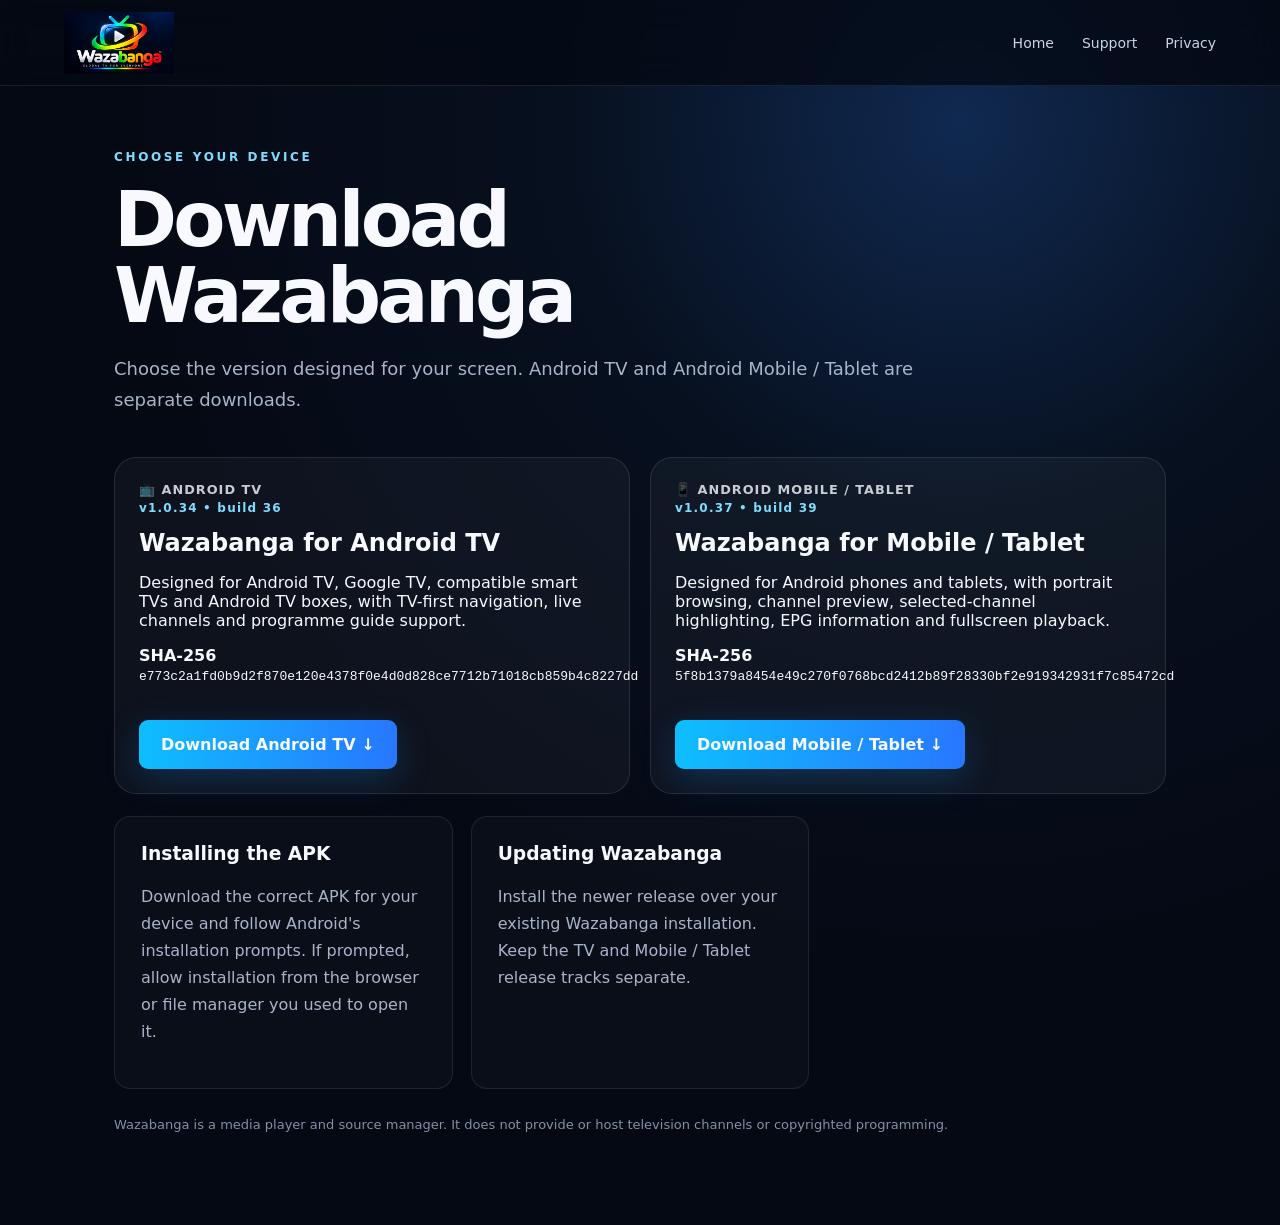
==== download/index.html @ 8a44d5bc "Add Android Mobile v1.0.37 and separate TV/mobile downloads" ====
<!doctype html><html lang="en"><head><meta charset="utf-8"><meta name="viewport" content="width=device-width,initial-scale=1"><meta name="theme-color" content="#050914"><link rel="stylesheet" href="/styles.css"><title>Download Wazabanga</title><meta name="description" content="Download Wazabanga for Android TV or Android Mobile and Tablet."></head><body><header class="site-header"><a class="brand" href="/"><img src="/assets/wazabanga-logo.png" class="brand-logo" alt="Wazabanga"></a><nav class="nav"><a href="/">Home</a><a href="/support/">Support</a><a href="/privacy/">Privacy</a></nav></header><main class="page-shell"><section class="page-hero"><div class="eyebrow">CHOOSE YOUR DEVICE</div><h1>Download Wazabanga</h1><p>Choose the version designed for your screen. Android TV and Android Mobile / Tablet are separate downloads.</p></section><section class="download-choice-grid"><article class="download-choice"><div><div class="device-label">📺 Android TV</div><span class="version-pill">v1.0.34 • build 36</span><h2>Wazabanga for Android TV</h2><p>Designed for Android TV, Google TV, compatible smart TVs and Android TV boxes, with TV-first navigation, live channels and programme guide support.</p><p><strong>SHA-256</strong><br><code>e773c2a1fd0b9d2f870e120e4378f0e4d0d828ce7712b71018cb859b4c8227dd</code></p></div><a class="btn primary large" href="/downloads/Wazabanga-TV-v1.0.34.apk">Download Android TV ↓</a></article><article class="download-choice"><div><div class="device-label">📱 Android Mobile / Tablet</div><span class="version-pill">v1.0.37 • build 39</span><h2>Wazabanga for Mobile / Tablet</h2><p>Designed for Android phones and tablets, with portrait browsing, channel preview, selected-channel highlighting, EPG information and fullscreen playback.</p><p><strong>SHA-256</strong><br><code>5f8b1379a8454e49c270f0768bcd2412b89f28330bf2e919342931f7c85472cd</code></p></div><a class="btn primary large" href="/downloads/Wazabanga-Mobile-v1.0.37.apk">Download Mobile / Tablet ↓</a></article></section><section class="info-grid"><article><h3>Installing the APK</h3><p>Download the correct APK for your device and follow Android's installation prompts. If prompted, allow installation from the browser or file manager you used to open it.</p></article><article><h3>Updating Wazabanga</h3><p>Install the newer release over your existing Wazabanga installation. Keep the TV and Mobile / Tablet release tracks separate.</p></article></section><section class="legal-note"><p>Wazabanga is a media player and source manager. It does not provide or host television channels or copyrighted programming.</p></section></main></body></html>
---- styles.css ----
:root{--bg:#050914;--panel:#0a1222;--panel2:#0d182b;--text:#f7f9ff;--muted:#a8b4ca;--cyan:#23d6ff;--blue:#2584ff;--gold:#ffc342;--line:rgba(255,255,255,.09)}
*{box-sizing:border-box}html{scroll-behavior:smooth}body{margin:0;background:radial-gradient(circle at 75% 10%,#102950 0,#07101f 27%,var(--bg) 58%);color:var(--text);font-family:Inter,ui-sans-serif,system-ui,-apple-system,BlinkMacSystemFont,"Segoe UI",sans-serif}
a{color:inherit}.site-header{height:86px;max-width:1440px;margin:auto;padding:0 5vw;display:flex;align-items:center;gap:34px;border-bottom:1px solid var(--line);background:rgba(5,9,20,.78);backdrop-filter:blur(18px);position:sticky;top:0;z-index:20}.brand{display:flex;align-items:center;margin-right:auto}.brand-logo{width:190px;height:62px;object-fit:contain;object-position:left center;border-radius:0}.nav{display:flex;gap:28px}.nav a{text-decoration:none;color:#c9d3e5;font-size:14px}.nav a:hover{color:white}.header-download{padding:11px 18px;border:1px solid #24c8ff;border-radius:8px;text-decoration:none;font-weight:700;font-size:14px}
main{overflow:hidden}.hero{max-width:1440px;margin:auto;min-height:690px;padding:48px 5vw 54px;display:grid;grid-template-columns:1.05fr .95fr;align-items:center;gap:46px}.eyebrow{font-size:12px;letter-spacing:.22em;color:#7fdcff;font-weight:800;margin-bottom:18px}.hero h1{font-size:clamp(48px,5.2vw,82px);line-height:.98;letter-spacing:-.055em;margin:0 0 25px;max-width:790px}.hero h1 span{background:linear-gradient(90deg,#22d6ff 0%,#35e58a 34%,#ffe23f 68%,#ff8a2a 100%);-webkit-background-clip:text;background-clip:text;color:transparent;-webkit-text-fill-color:transparent;filter:drop-shadow(0 0 18px rgba(35,214,255,.12))}.hero-copy>p{max-width:690px;color:var(--muted);font-size:18px;line-height:1.7}.hero-actions{display:flex;gap:14px;margin:34px 0 20px;flex-wrap:wrap}.btn{display:inline-flex;align-items:center;gap:14px;text-decoration:none;padding:15px 22px;border-radius:9px;font-weight:800}.primary{background:linear-gradient(90deg,#0ebeff,#2877ff);box-shadow:0 10px 35px rgba(25,155,255,.22)}.secondary{border:1px solid rgba(255,255,255,.16);background:rgba(255,255,255,.035)}.release{color:#77869f;font-size:12px}.release strong{color:#cbd5e7}.release span{padding:0 6px}.hero-visual{position:relative;display:grid;place-items:center}.hero-visual img{position:relative;width:min(110%,790px);max-width:none;border-radius:24px;box-shadow:0 28px 100px rgba(0,0,0,.5);z-index:2}.glow{position:absolute;width:80%;aspect-ratio:1;border-radius:50%;background:#126cff;filter:blur(110px);opacity:.19}
.categories{border-top:1px solid var(--line);border-bottom:1px solid var(--line);max-width:1440px;margin:auto;padding:26px 5vw;display:grid;grid-template-columns:repeat(7,1fr);gap:12px}.categories div{display:flex;align-items:center;justify-content:center;gap:10px;color:#d8e2f3;font-weight:800;font-size:12px}.categories div:nth-child(1){color:#1ed5ff}.categories div:nth-child(2){color:#ffbf3e}.categories div:nth-child(3){color:#ff6d8b}.categories div:nth-child(4){color:#ffd66e}.categories div:nth-child(5){color:#ff5f68}.categories div:nth-child(6){color:#c184ff}.categories div:nth-child(7){color:#74b8ff}
.section{max-width:1240px;margin:0 auto;padding:68px 5vw}.intro{display:grid;grid-template-columns:.8fr 1.2fr;gap:58px;align-items:center;padding-bottom:48px}.section h2{font-size:clamp(34px,4vw,58px);letter-spacing:-.04em;margin:0 0 20px}.section p{color:var(--muted);line-height:1.75}.product-card{border:1px solid rgba(81,170,255,.25);border-radius:20px;background:linear-gradient(145deg,#0e1a30,#070d18);box-shadow:0 30px 90px rgba(0,0,0,.45);overflow:hidden}.product-top{height:54px;padding:0 20px;display:flex;align-items:center;justify-content:space-between;border-bottom:1px solid var(--line);font-size:12px;font-weight:900}.live-dot{color:#ff5c67}.product-screen{display:grid;grid-template-columns:150px 1fr;min-height:300px}.rail{padding:26px;color:#8190a8;line-height:2.25;border-right:1px solid var(--line)}.guide{padding:48px}.guide small,.epg-demo small{color:var(--cyan);font-weight:900;letter-spacing:.14em}.guide h3{font-size:30px;margin:10px 0}.next{margin-top:50px;padding:18px;border-radius:10px;background:#0c2037;color:#aeeaff}
.feature-grid{display:grid;grid-template-columns:repeat(4,1fr);gap:18px;padding-top:12px;padding-bottom:58px}.feature-grid article{background:linear-gradient(180deg,rgba(255,255,255,.045),rgba(255,255,255,.018));border:1px solid var(--line);padding:28px;border-radius:16px}.feature-grid b{color:var(--cyan);font-size:12px}.feature-grid h3{font-size:19px;margin:30px 0 10px}.feature-grid p{font-size:14px;margin:0}
.epg{display:grid;grid-template-columns:1fr 1fr;gap:64px;align-items:center;padding-top:44px;padding-bottom:44px}.epg-demo{padding:28px;border-radius:18px;background:#081426;border:1px solid rgba(46,179,255,.22)}.epg-channel{font-weight:900;padding-bottom:20px;border-bottom:1px solid var(--line)}.epg-now,.epg-next{display:grid;grid-template-columns:80px 1fr auto;gap:18px;align-items:center;padding:24px 0;border-bottom:1px solid var(--line)}.epg-next{border:0}.epg-demo span{color:#8090aa;font-size:13px}
.install{margin-bottom:34px;border:1px solid rgba(41,174,255,.2);border-radius:22px;background:radial-gradient(circle at 80%,rgba(26,124,255,.18),transparent 45%),#081120;display:flex;justify-content:space-between;align-items:center;gap:40px;padding-top:44px;padding-bottom:44px}.large{white-space:nowrap}.support{text-align:center;max-width:850px;padding-top:44px;padding-bottom:62px}
footer{border-top:1px solid var(--line);padding:36px 5vw;max-width:1440px;margin:auto;display:flex;justify-content:space-between;color:#6f7e97;font-size:12px}footer strong{color:white;margin-right:10px}
@media(max-width:900px){.nav{display:none}.site-header{height:72px}.brand-logo{width:150px;height:50px;object-fit:contain}.hero{grid-template-columns:1fr;padding-top:52px}.hero-visual{margin-top:10px}.categories{grid-template-columns:repeat(4,1fr)}.intro,.epg{grid-template-columns:1fr}.feature-grid{grid-template-columns:1fr 1fr}.install{display:block}.install .btn{margin-top:20px}.product-screen{grid-template-columns:100px 1fr}.guide{padding:28px}.epg-now,.epg-next{grid-template-columns:55px 1fr}.epg-demo span{grid-column:2}}
@media(max-width:560px){.header-download{display:none}.hero h1{font-size:45px}.hero{padding-left:22px;padding-right:22px}.categories{grid-template-columns:repeat(2,1fr);padding:22px}.feature-grid{grid-template-columns:1fr}.section{padding:75px 22px}.product-screen{grid-template-columns:1fr}.rail{display:none}.hero-actions .btn{width:100%;justify-content:center}.install{margin-left:14px;margin-right:14px}.large{white-space:normal}footer{display:block;line-height:2}}

/* v3.2 layout density + sticky-header anchor correction */
#features, #epg, #install, #support, #experience {
  scroll-margin-top: 108px;
}
footer {
  padding-top: 26px;
  padding-bottom: 26px;
}
@media (max-width: 900px) {
  .section { padding-top: 58px; padding-bottom: 58px; }
  #features, #epg, #install, #support, #experience { scroll-margin-top: 88px; }
}
@media (max-width: 560px) {
  .section { padding-top: 48px; padding-bottom: 48px; }
}


/* v3.3 targeted install/support correction */
html { scroll-padding-top: 110px; }
#install {
  scroll-margin-top: 110px;
  margin-top: 24px;
  margin-bottom: 0;
  padding: 38px 42px;
}
#install .eyebrow { margin-bottom: 12px; }
#install h2 { margin-bottom: 12px; }
#install p { margin: 0; max-width: 650px; }
#support {
  scroll-margin-top: 110px;
  padding: 58px 5vw 48px;
  margin: 0 auto;
  min-height: 0;
}
#support h2 { margin-bottom: 14px; }
#support p { margin: 0 auto; max-width: 760px; }
footer { margin-top: 0; padding-top: 24px; padding-bottom: 24px; }
@media (max-width: 900px) {
  html { scroll-padding-top: 90px; }
  #install, #support { scroll-margin-top: 90px; }
  #install { margin-top: 16px; padding: 34px 5vw; }
  #support { padding-top: 48px; padding-bottom: 42px; }
}
@media (max-width: 560px) {
  html { scroll-padding-top: 78px; }
  #install, #support { scroll-margin-top: 78px; }
  #install { margin: 12px 14px 0; padding: 30px 24px; }
  #support { padding: 42px 22px 38px; }
}

/* Website v4 */
.footer-links{display:flex;gap:18px}.footer-links a{text-decoration:none}.page-shell{max-width:1180px;margin:auto;padding:64px 5vw 80px}.page-hero{max-width:820px;margin-bottom:42px}.page-hero h1{font-size:clamp(44px,6vw,76px);line-height:1;letter-spacing:-.05em;margin:0 0 20px}.page-hero p{font-size:18px;color:var(--muted);line-height:1.7}.download-card,.contact-card{border:1px solid rgba(41,174,255,.22);border-radius:22px;background:radial-gradient(circle at 85%,rgba(26,124,255,.18),transparent 45%),#081120;padding:36px;display:flex;align-items:center;justify-content:space-between;gap:30px}.version-pill{display:inline-block;color:#7fdcff;font-size:12px;font-weight:900;letter-spacing:.1em;margin-bottom:8px}.download-card h2,.contact-card h2{font-size:32px;margin:6px 0 10px}.download-card p,.contact-card p{color:var(--muted)}.info-grid{display:grid;grid-template-columns:repeat(3,1fr);gap:18px;margin-top:22px}.info-grid article{border:1px solid var(--line);background:rgba(255,255,255,.025);border-radius:16px;padding:26px}.info-grid h3{margin-top:0}.info-grid p{color:var(--muted);line-height:1.7}.info-grid code{font-size:11px;word-break:break-all;color:#9ee8ff}.legal-note{margin-top:28px;color:#8290a7;font-size:13px}.faq{display:grid;gap:12px}.faq details{border:1px solid var(--line);background:#091426;border-radius:14px;padding:20px 22px}.faq summary{font-weight:800;cursor:pointer}.faq p{color:var(--muted);line-height:1.7;margin-bottom:0}.contact-card{margin-top:28px}.contact-card a{color:#65d9ff}@media(max-width:800px){.info-grid{grid-template-columns:1fr}.download-card,.contact-card{display:block}.download-card .btn{margin-top:18px}.page-shell{padding-top:44px}.footer-links{margin-top:8px;flex-wrap:wrap}}

/* Downloads: separate TV and Mobile/Tablet releases */
.download-choice-grid{display:grid;grid-template-columns:repeat(2,minmax(0,1fr));gap:20px;margin-top:24px}.download-choice{display:flex;flex-direction:column;justify-content:space-between;gap:20px;padding:24px;border:1px solid rgba(255,255,255,.1);border-radius:22px;background:rgba(255,255,255,.04)}.download-choice .device-label{font-size:.8rem;font-weight:800;letter-spacing:.08em;text-transform:uppercase;opacity:.8}.download-choice h2{margin:.35rem 0}.download-choice .hash-row{overflow-wrap:anywhere}.download-choice .btn{align-self:flex-start}@media(max-width:760px){.download-choice-grid{grid-template-columns:1fr}}
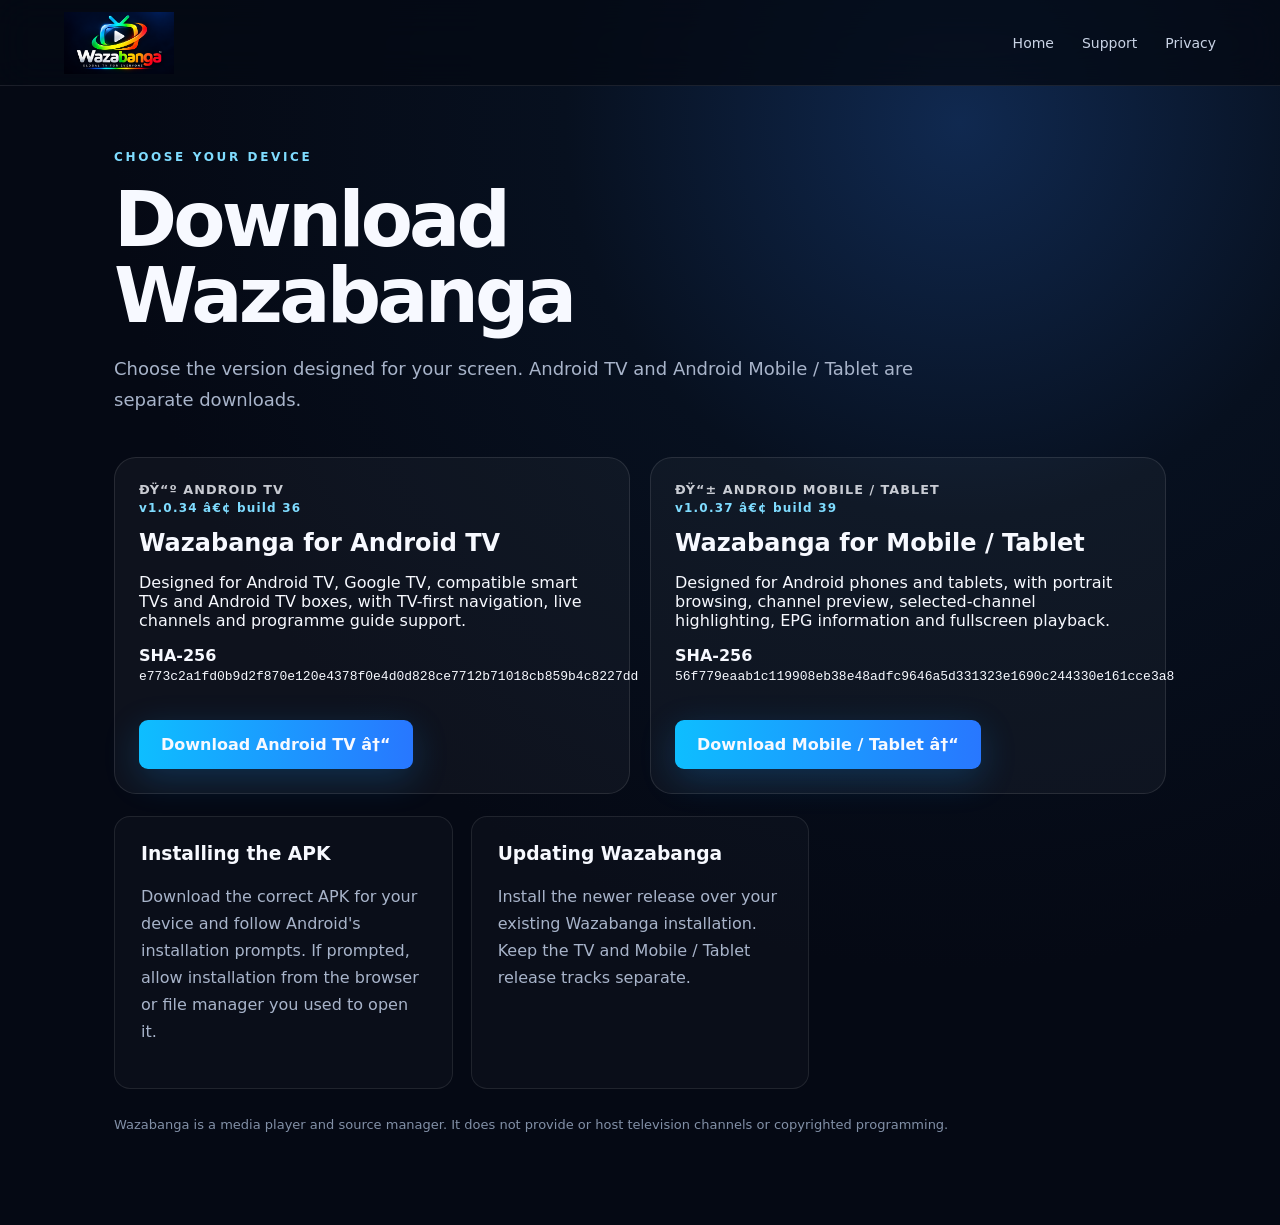
==== commit 1b938302: "Release Wazabanga Mobile v1.0.38 with OTA updates" ====
--- a/download/index.html
+++ b/download/index.html
@@ -1 +1,2 @@
-<!doctype html><html lang="en"><head><meta charset="utf-8"><meta name="viewport" content="width=device-width,initial-scale=1"><meta name="theme-color" content="#050914"><link rel="stylesheet" href="/styles.css"><title>Download Wazabanga</title><meta name="description" content="Download Wazabanga for Android TV or Android Mobile and Tablet."></head><body><header class="site-header"><a class="brand" href="/"><img src="/assets/wazabanga-logo.png" class="brand-logo" alt="Wazabanga"></a><nav class="nav"><a href="/">Home</a><a href="/support/">Support</a><a href="/privacy/">Privacy</a></nav></header><main class="page-shell"><section class="page-hero"><div class="eyebrow">CHOOSE YOUR DEVICE</div><h1>Download Wazabanga</h1><p>Choose the version designed for your screen. Android TV and Android Mobile / Tablet are separate downloads.</p></section><section class="download-choice-grid"><article class="download-choice"><div><div class="device-label">📺 Android TV</div><span class="version-pill">v1.0.34 • build 36</span><h2>Wazabanga for Android TV</h2><p>Designed for Android TV, Google TV, compatible smart TVs and Android TV boxes, with TV-first navigation, live channels and programme guide support.</p><p><strong>SHA-256</strong><br><code>e773c2a1fd0b9d2f870e120e4378f0e4d0d828ce7712b71018cb859b4c8227dd</code></p></div><a class="btn primary large" href="/downloads/Wazabanga-TV-v1.0.34.apk">Download Android TV ↓</a></article><article class="download-choice"><div><div class="device-label">📱 Android Mobile / Tablet</div><span class="version-pill">v1.0.37 • build 39</span><h2>Wazabanga for Mobile / Tablet</h2><p>Designed for Android phones and tablets, with portrait browsing, channel preview, selected-channel highlighting, EPG information and fullscreen playback.</p><p><strong>SHA-256</strong><br><code>5f8b1379a8454e49c270f0768bcd2412b89f28330bf2e919342931f7c85472cd</code></p></div><a class="btn primary large" href="/downloads/Wazabanga-Mobile-v1.0.37.apk">Download Mobile / Tablet ↓</a></article></section><section class="info-grid"><article><h3>Installing the APK</h3><p>Download the correct APK for your device and follow Android's installation prompts. If prompted, allow installation from the browser or file manager you used to open it.</p></article><article><h3>Updating Wazabanga</h3><p>Install the newer release over your existing Wazabanga installation. Keep the TV and Mobile / Tablet release tracks separate.</p></article></section><section class="legal-note"><p>Wazabanga is a media player and source manager. It does not provide or host television channels or copyrighted programming.</p></section></main></body></html>
+﻿<!doctype html><html lang="en"><head><meta charset="utf-8"><meta name="viewport" content="width=device-width,initial-scale=1"><meta name="theme-color" content="#050914"><link rel="stylesheet" href="/styles.css"><title>Download Wazabanga</title><meta name="description" content="Download Wazabanga for Android TV or Android Mobile and Tablet."></head><body><header class="site-header"><a class="brand" href="/"><img src="/assets/wazabanga-logo.png" class="brand-logo" alt="Wazabanga"></a><nav class="nav"><a href="/">Home</a><a href="/support/">Support</a><a href="/privacy/">Privacy</a></nav></header><main class="page-shell"><section class="page-hero"><div class="eyebrow">CHOOSE YOUR DEVICE</div><h1>Download Wazabanga</h1><p>Choose the version designed for your screen. Android TV and Android Mobile / Tablet are separate downloads.</p></section><section class="download-choice-grid"><article class="download-choice"><div><div class="device-label">ðŸ“º Android TV</div><span class="version-pill">v1.0.34 â€¢ build 36</span><h2>Wazabanga for Android TV</h2><p>Designed for Android TV, Google TV, compatible smart TVs and Android TV boxes, with TV-first navigation, live channels and programme guide support.</p><p><strong>SHA-256</strong><br><code>e773c2a1fd0b9d2f870e120e4378f0e4d0d828ce7712b71018cb859b4c8227dd</code></p></div><a class="btn primary large" href="/downloads/Wazabanga-TV-v1.0.34.apk">Download Android TV â†“</a></article><article class="download-choice"><div><div class="device-label">ðŸ“± Android Mobile / Tablet</div><span class="version-pill">v1.0.37 â€¢ build 39</span><h2>Wazabanga for Mobile / Tablet</h2><p>Designed for Android phones and tablets, with portrait browsing, channel preview, selected-channel highlighting, EPG information and fullscreen playback.</p><p><strong>SHA-256</strong><br><code>56f779eaab1c119908eb38e48adfc9646a5d331323e1690c244330e161cce3a8</code></p></div><a class="btn primary large" href="/downloads/Wazabanga-Mobile-v1.0.38.apk">Download Mobile / Tablet â†“</a></article></section><section class="info-grid"><article><h3>Installing the APK</h3><p>Download the correct APK for your device and follow Android's installation prompts. If prompted, allow installation from the browser or file manager you used to open it.</p></article><article><h3>Updating Wazabanga</h3><p>Install the newer release over your existing Wazabanga installation. Keep the TV and Mobile / Tablet release tracks separate.</p></article></section><section class="legal-note"><p>Wazabanga is a media player and source manager. It does not provide or host television channels or copyrighted programming.</p></section></main></body></html>
+
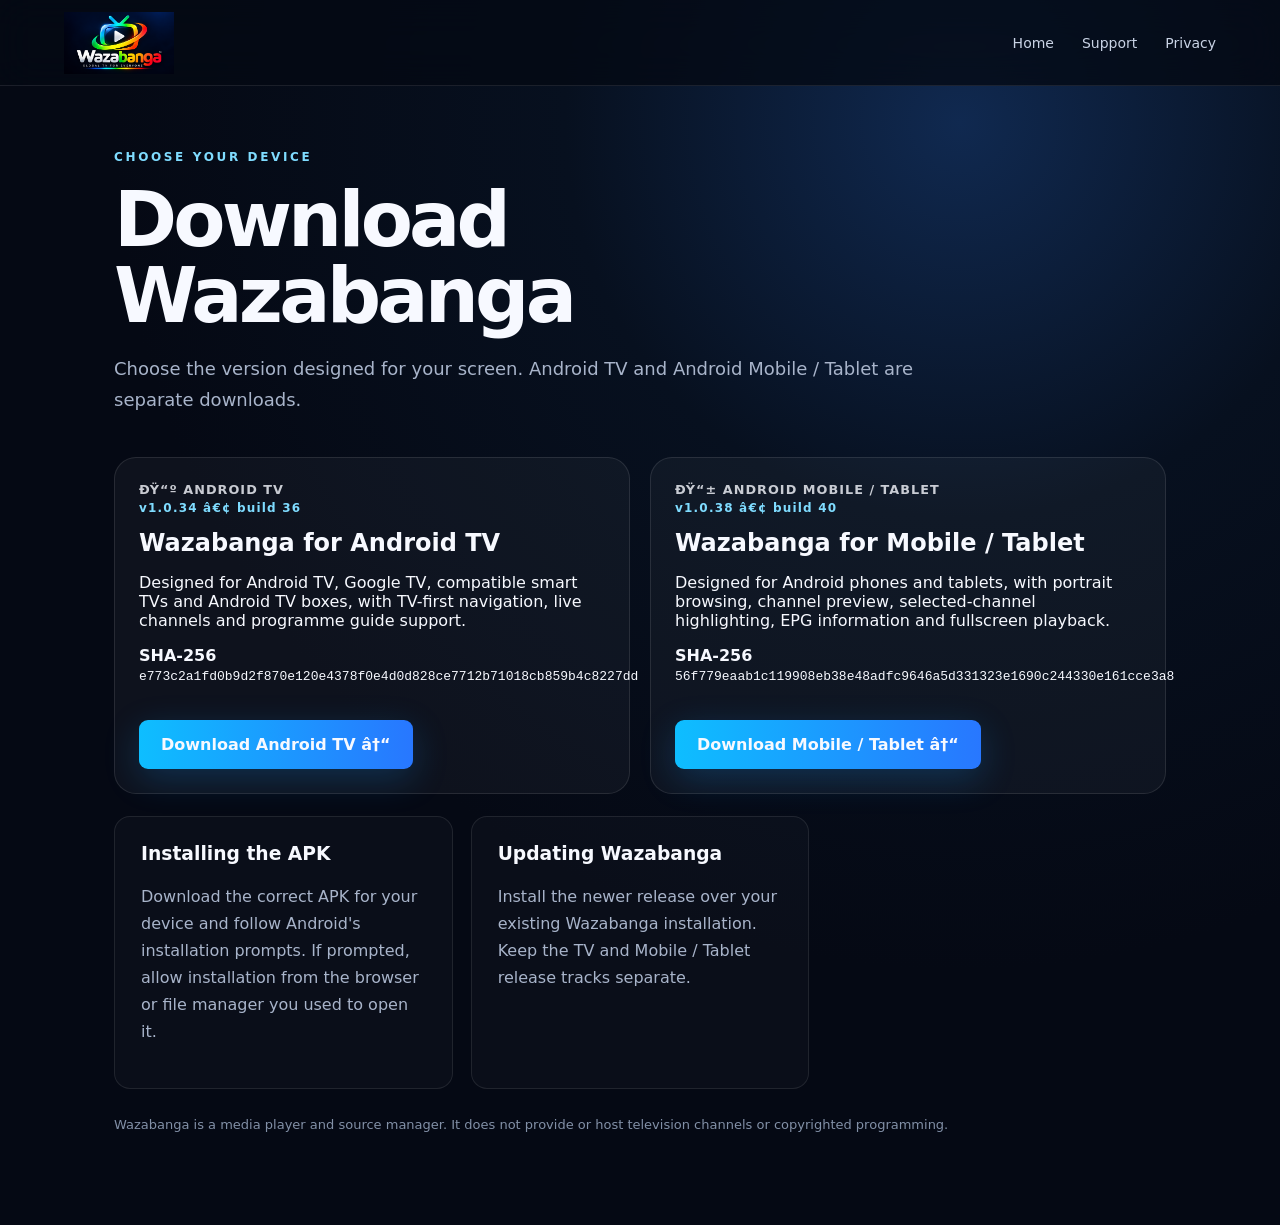
==== commit a009f9f4: "Correct Mobile v1.0.38 version label" ====
--- a/download/index.html
+++ b/download/index.html
@@ -1,2 +1,3 @@
-﻿<!doctype html><html lang="en"><head><meta charset="utf-8"><meta name="viewport" content="width=device-width,initial-scale=1"><meta name="theme-color" content="#050914"><link rel="stylesheet" href="/styles.css"><title>Download Wazabanga</title><meta name="description" content="Download Wazabanga for Android TV or Android Mobile and Tablet."></head><body><header class="site-header"><a class="brand" href="/"><img src="/assets/wazabanga-logo.png" class="brand-logo" alt="Wazabanga"></a><nav class="nav"><a href="/">Home</a><a href="/support/">Support</a><a href="/privacy/">Privacy</a></nav></header><main class="page-shell"><section class="page-hero"><div class="eyebrow">CHOOSE YOUR DEVICE</div><h1>Download Wazabanga</h1><p>Choose the version designed for your screen. Android TV and Android Mobile / Tablet are separate downloads.</p></section><section class="download-choice-grid"><article class="download-choice"><div><div class="device-label">ðŸ“º Android TV</div><span class="version-pill">v1.0.34 â€¢ build 36</span><h2>Wazabanga for Android TV</h2><p>Designed for Android TV, Google TV, compatible smart TVs and Android TV boxes, with TV-first navigation, live channels and programme guide support.</p><p><strong>SHA-256</strong><br><code>e773c2a1fd0b9d2f870e120e4378f0e4d0d828ce7712b71018cb859b4c8227dd</code></p></div><a class="btn primary large" href="/downloads/Wazabanga-TV-v1.0.34.apk">Download Android TV â†“</a></article><article class="download-choice"><div><div class="device-label">ðŸ“± Android Mobile / Tablet</div><span class="version-pill">v1.0.37 â€¢ build 39</span><h2>Wazabanga for Mobile / Tablet</h2><p>Designed for Android phones and tablets, with portrait browsing, channel preview, selected-channel highlighting, EPG information and fullscreen playback.</p><p><strong>SHA-256</strong><br><code>56f779eaab1c119908eb38e48adfc9646a5d331323e1690c244330e161cce3a8</code></p></div><a class="btn primary large" href="/downloads/Wazabanga-Mobile-v1.0.38.apk">Download Mobile / Tablet â†“</a></article></section><section class="info-grid"><article><h3>Installing the APK</h3><p>Download the correct APK for your device and follow Android's installation prompts. If prompted, allow installation from the browser or file manager you used to open it.</p></article><article><h3>Updating Wazabanga</h3><p>Install the newer release over your existing Wazabanga installation. Keep the TV and Mobile / Tablet release tracks separate.</p></article></section><section class="legal-note"><p>Wazabanga is a media player and source manager. It does not provide or host television channels or copyrighted programming.</p></section></main></body></html>
+﻿<!doctype html><html lang="en"><head><meta charset="utf-8"><meta name="viewport" content="width=device-width,initial-scale=1"><meta name="theme-color" content="#050914"><link rel="stylesheet" href="/styles.css"><title>Download Wazabanga</title><meta name="description" content="Download Wazabanga for Android TV or Android Mobile and Tablet."></head><body><header class="site-header"><a class="brand" href="/"><img src="/assets/wazabanga-logo.png" class="brand-logo" alt="Wazabanga"></a><nav class="nav"><a href="/">Home</a><a href="/support/">Support</a><a href="/privacy/">Privacy</a></nav></header><main class="page-shell"><section class="page-hero"><div class="eyebrow">CHOOSE YOUR DEVICE</div><h1>Download Wazabanga</h1><p>Choose the version designed for your screen. Android TV and Android Mobile / Tablet are separate downloads.</p></section><section class="download-choice-grid"><article class="download-choice"><div><div class="device-label">ðŸ“º Android TV</div><span class="version-pill">v1.0.34 â€¢ build 36</span><h2>Wazabanga for Android TV</h2><p>Designed for Android TV, Google TV, compatible smart TVs and Android TV boxes, with TV-first navigation, live channels and programme guide support.</p><p><strong>SHA-256</strong><br><code>e773c2a1fd0b9d2f870e120e4378f0e4d0d828ce7712b71018cb859b4c8227dd</code></p></div><a class="btn primary large" href="/downloads/Wazabanga-TV-v1.0.34.apk">Download Android TV â†“</a></article><article class="download-choice"><div><div class="device-label">ðŸ“± Android Mobile / Tablet</div><span class="version-pill">v1.0.38 â€¢ build 40</span><h2>Wazabanga for Mobile / Tablet</h2><p>Designed for Android phones and tablets, with portrait browsing, channel preview, selected-channel highlighting, EPG information and fullscreen playback.</p><p><strong>SHA-256</strong><br><code>56f779eaab1c119908eb38e48adfc9646a5d331323e1690c244330e161cce3a8</code></p></div><a class="btn primary large" href="/downloads/Wazabanga-Mobile-v1.0.38.apk">Download Mobile / Tablet â†“</a></article></section><section class="info-grid"><article><h3>Installing the APK</h3><p>Download the correct APK for your device and follow Android's installation prompts. If prompted, allow installation from the browser or file manager you used to open it.</p></article><article><h3>Updating Wazabanga</h3><p>Install the newer release over your existing Wazabanga installation. Keep the TV and Mobile / Tablet release tracks separate.</p></article></section><section class="legal-note"><p>Wazabanga is a media player and source manager. It does not provide or host television channels or copyrighted programming.</p></section></main></body></html>
 
+
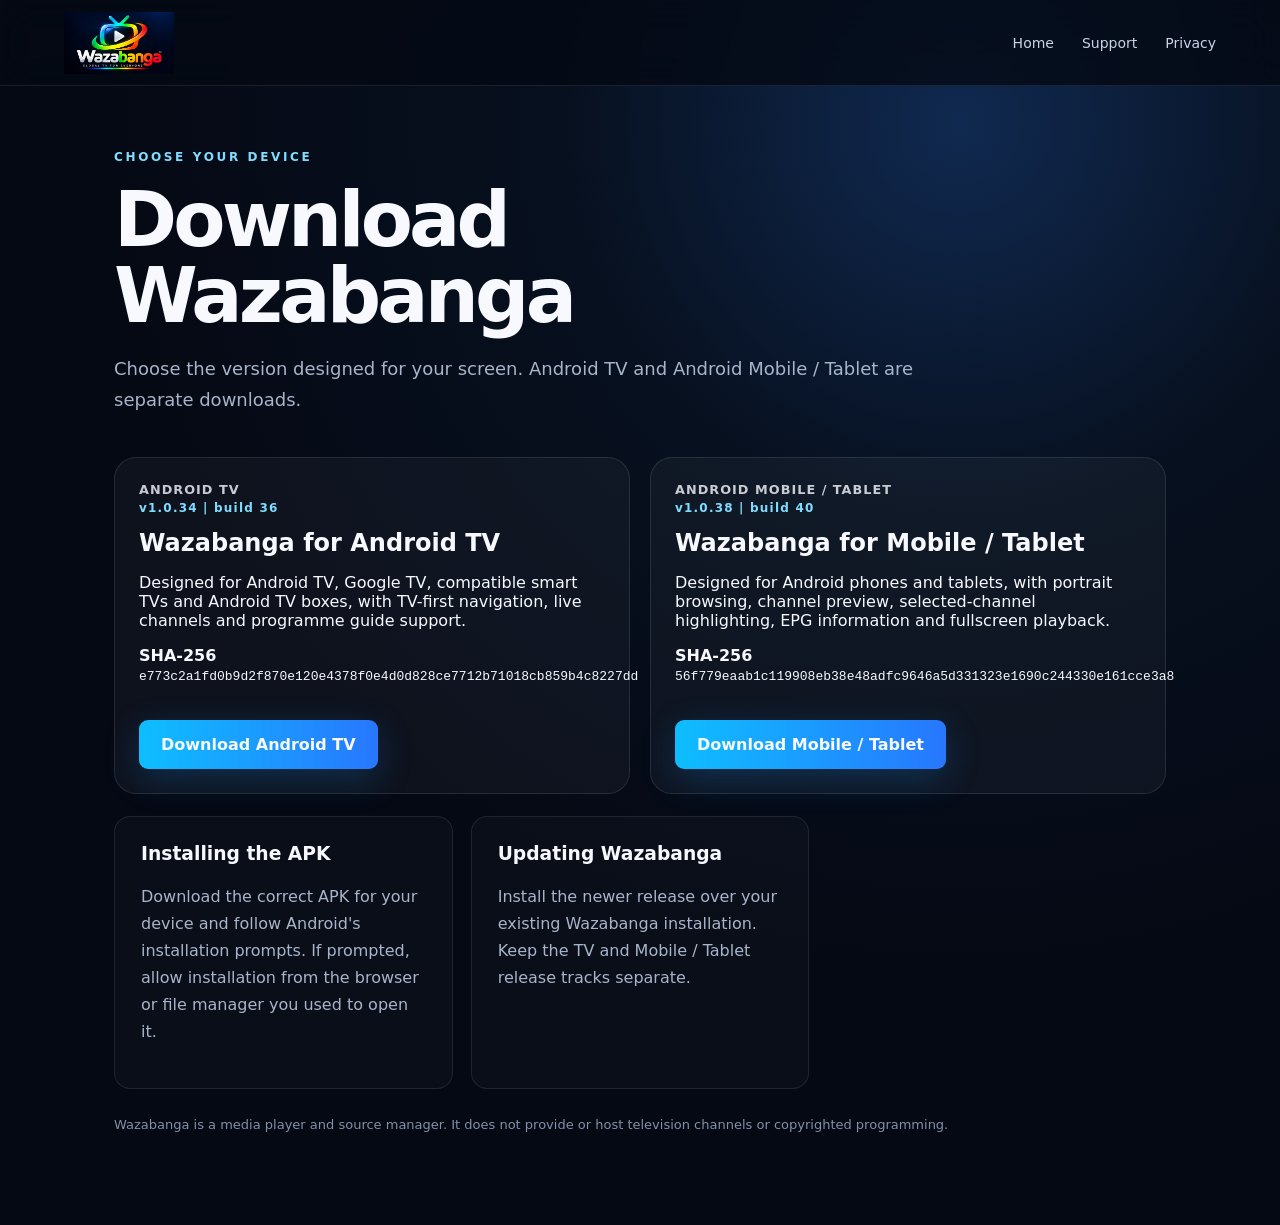
==== commit 6be0e854: "Fix download page encoding and Mobile v1.0.38 label" ====
--- a/download/index.html
+++ b/download/index.html
@@ -1,3 +1,4 @@
-﻿<!doctype html><html lang="en"><head><meta charset="utf-8"><meta name="viewport" content="width=device-width,initial-scale=1"><meta name="theme-color" content="#050914"><link rel="stylesheet" href="/styles.css"><title>Download Wazabanga</title><meta name="description" content="Download Wazabanga for Android TV or Android Mobile and Tablet."></head><body><header class="site-header"><a class="brand" href="/"><img src="/assets/wazabanga-logo.png" class="brand-logo" alt="Wazabanga"></a><nav class="nav"><a href="/">Home</a><a href="/support/">Support</a><a href="/privacy/">Privacy</a></nav></header><main class="page-shell"><section class="page-hero"><div class="eyebrow">CHOOSE YOUR DEVICE</div><h1>Download Wazabanga</h1><p>Choose the version designed for your screen. Android TV and Android Mobile / Tablet are separate downloads.</p></section><section class="download-choice-grid"><article class="download-choice"><div><div class="device-label">ðŸ“º Android TV</div><span class="version-pill">v1.0.34 â€¢ build 36</span><h2>Wazabanga for Android TV</h2><p>Designed for Android TV, Google TV, compatible smart TVs and Android TV boxes, with TV-first navigation, live channels and programme guide support.</p><p><strong>SHA-256</strong><br><code>e773c2a1fd0b9d2f870e120e4378f0e4d0d828ce7712b71018cb859b4c8227dd</code></p></div><a class="btn primary large" href="/downloads/Wazabanga-TV-v1.0.34.apk">Download Android TV â†“</a></article><article class="download-choice"><div><div class="device-label">ðŸ“± Android Mobile / Tablet</div><span class="version-pill">v1.0.38 â€¢ build 40</span><h2>Wazabanga for Mobile / Tablet</h2><p>Designed for Android phones and tablets, with portrait browsing, channel preview, selected-channel highlighting, EPG information and fullscreen playback.</p><p><strong>SHA-256</strong><br><code>56f779eaab1c119908eb38e48adfc9646a5d331323e1690c244330e161cce3a8</code></p></div><a class="btn primary large" href="/downloads/Wazabanga-Mobile-v1.0.38.apk">Download Mobile / Tablet â†“</a></article></section><section class="info-grid"><article><h3>Installing the APK</h3><p>Download the correct APK for your device and follow Android's installation prompts. If prompted, allow installation from the browser or file manager you used to open it.</p></article><article><h3>Updating Wazabanga</h3><p>Install the newer release over your existing Wazabanga installation. Keep the TV and Mobile / Tablet release tracks separate.</p></article></section><section class="legal-note"><p>Wazabanga is a media player and source manager. It does not provide or host television channels or copyrighted programming.</p></section></main></body></html>
+﻿<!doctype html><html lang="en"><head><meta charset="utf-8"><meta name="viewport" content="width=device-width,initial-scale=1"><meta name="theme-color" content="#050914"><link rel="stylesheet" href="/styles.css"><title>Download Wazabanga</title><meta name="description" content="Download Wazabanga for Android TV or Android Mobile and Tablet."></head><body><header class="site-header"><a class="brand" href="/"><img src="/assets/wazabanga-logo.png" class="brand-logo" alt="Wazabanga"></a><nav class="nav"><a href="/">Home</a><a href="/support/">Support</a><a href="/privacy/">Privacy</a></nav></header><main class="page-shell"><section class="page-hero"><div class="eyebrow">CHOOSE YOUR DEVICE</div><h1>Download Wazabanga</h1><p>Choose the version designed for your screen. Android TV and Android Mobile / Tablet are separate downloads.</p></section><section class="download-choice-grid"><article class="download-choice"><div><div class="device-label">ANDROID TV</div><span class="version-pill">v1.0.34 | build 36</span><h2>Wazabanga for Android TV</h2><p>Designed for Android TV, Google TV, compatible smart TVs and Android TV boxes, with TV-first navigation, live channels and programme guide support.</p><p><strong>SHA-256</strong><br><code>e773c2a1fd0b9d2f870e120e4378f0e4d0d828ce7712b71018cb859b4c8227dd</code></p></div><a class="btn primary large" href="/downloads/Wazabanga-TV-v1.0.34.apk">Download Android TV</a></article><article class="download-choice"><div><div class="device-label">ANDROID MOBILE / TABLET</div><span class="version-pill">v1.0.38 | build 40</span><h2>Wazabanga for Mobile / Tablet</h2><p>Designed for Android phones and tablets, with portrait browsing, channel preview, selected-channel highlighting, EPG information and fullscreen playback.</p><p><strong>SHA-256</strong><br><code>56f779eaab1c119908eb38e48adfc9646a5d331323e1690c244330e161cce3a8</code></p></div><a class="btn primary large" href="/downloads/Wazabanga-Mobile-v1.0.38.apk">Download Mobile / Tablet</a></article></section><section class="info-grid"><article><h3>Installing the APK</h3><p>Download the correct APK for your device and follow Android's installation prompts. If prompted, allow installation from the browser or file manager you used to open it.</p></article><article><h3>Updating Wazabanga</h3><p>Install the newer release over your existing Wazabanga installation. Keep the TV and Mobile / Tablet release tracks separate.</p></article></section><section class="legal-note"><p>Wazabanga is a media player and source manager. It does not provide or host television channels or copyrighted programming.</p></section></main></body></html>
 
 
+
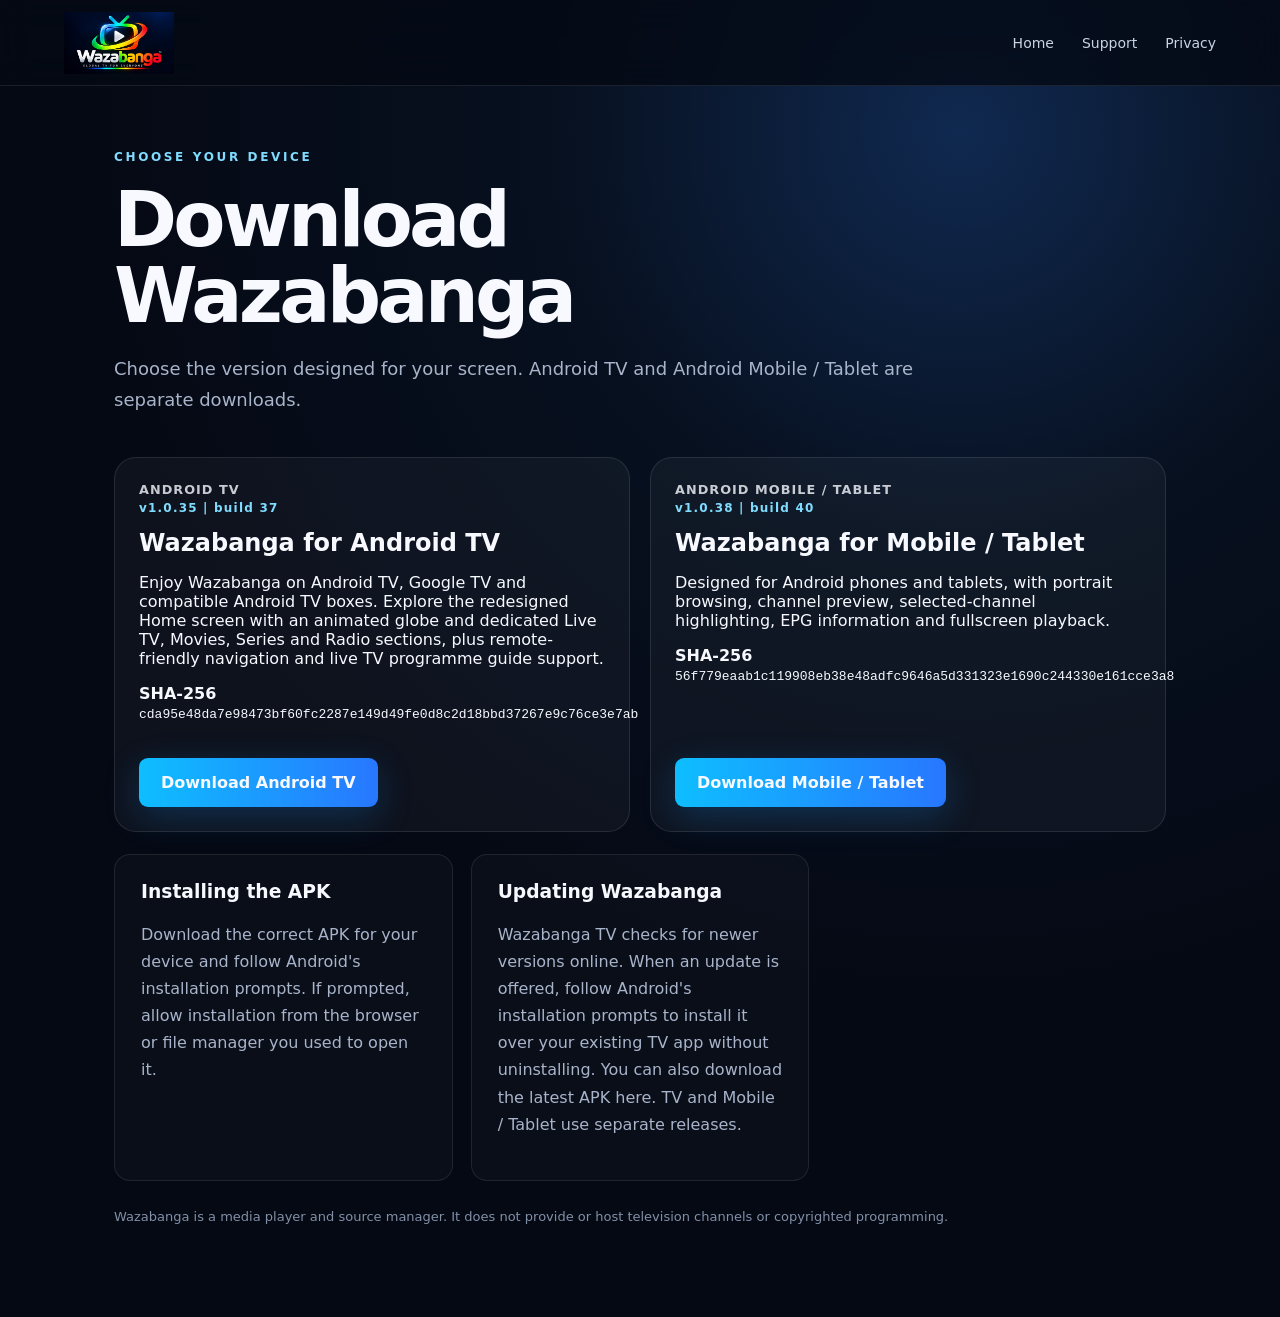
==== commit 9113b4cf: "Update website Android TV download to v1.0.35" ====
--- a/download/index.html
+++ b/download/index.html
@@ -1,4 +1,5 @@
-﻿<!doctype html><html lang="en"><head><meta charset="utf-8"><meta name="viewport" content="width=device-width,initial-scale=1"><meta name="theme-color" content="#050914"><link rel="stylesheet" href="/styles.css"><title>Download Wazabanga</title><meta name="description" content="Download Wazabanga for Android TV or Android Mobile and Tablet."></head><body><header class="site-header"><a class="brand" href="/"><img src="/assets/wazabanga-logo.png" class="brand-logo" alt="Wazabanga"></a><nav class="nav"><a href="/">Home</a><a href="/support/">Support</a><a href="/privacy/">Privacy</a></nav></header><main class="page-shell"><section class="page-hero"><div class="eyebrow">CHOOSE YOUR DEVICE</div><h1>Download Wazabanga</h1><p>Choose the version designed for your screen. Android TV and Android Mobile / Tablet are separate downloads.</p></section><section class="download-choice-grid"><article class="download-choice"><div><div class="device-label">ANDROID TV</div><span class="version-pill">v1.0.34 | build 36</span><h2>Wazabanga for Android TV</h2><p>Designed for Android TV, Google TV, compatible smart TVs and Android TV boxes, with TV-first navigation, live channels and programme guide support.</p><p><strong>SHA-256</strong><br><code>e773c2a1fd0b9d2f870e120e4378f0e4d0d828ce7712b71018cb859b4c8227dd</code></p></div><a class="btn primary large" href="/downloads/Wazabanga-TV-v1.0.34.apk">Download Android TV</a></article><article class="download-choice"><div><div class="device-label">ANDROID MOBILE / TABLET</div><span class="version-pill">v1.0.38 | build 40</span><h2>Wazabanga for Mobile / Tablet</h2><p>Designed for Android phones and tablets, with portrait browsing, channel preview, selected-channel highlighting, EPG information and fullscreen playback.</p><p><strong>SHA-256</strong><br><code>56f779eaab1c119908eb38e48adfc9646a5d331323e1690c244330e161cce3a8</code></p></div><a class="btn primary large" href="/downloads/Wazabanga-Mobile-v1.0.38.apk">Download Mobile / Tablet</a></article></section><section class="info-grid"><article><h3>Installing the APK</h3><p>Download the correct APK for your device and follow Android's installation prompts. If prompted, allow installation from the browser or file manager you used to open it.</p></article><article><h3>Updating Wazabanga</h3><p>Install the newer release over your existing Wazabanga installation. Keep the TV and Mobile / Tablet release tracks separate.</p></article></section><section class="legal-note"><p>Wazabanga is a media player and source manager. It does not provide or host television channels or copyrighted programming.</p></section></main></body></html>
+<!doctype html><html lang="en"><head><link rel="icon" type="image/png" href="/assets/wazabanga-logo.png"><link rel="apple-touch-icon" href="/assets/wazabanga-logo.png"><meta charset="utf-8"><meta name="viewport" content="width=device-width,initial-scale=1"><meta name="theme-color" content="#050914"><link rel="stylesheet" href="/styles.css"><title>Download Wazabanga</title><meta name="description" content="Download Wazabanga for Android TV or Android Mobile and Tablet."></head><body><header class="site-header"><a class="brand" href="/"><img src="/assets/wazabanga-logo.png" class="brand-logo" alt="Wazabanga"></a><nav class="nav"><a href="/">Home</a><a href="/support/">Support</a><a href="/privacy/">Privacy</a></nav></header><main class="page-shell"><section class="page-hero"><div class="eyebrow">CHOOSE YOUR DEVICE</div><h1>Download Wazabanga</h1><p>Choose the version designed for your screen. Android TV and Android Mobile / Tablet are separate downloads.</p></section><section class="download-choice-grid"><article class="download-choice"><div><div class="device-label">ANDROID TV</div><span class="version-pill">v1.0.35 | build 37</span><h2>Wazabanga for Android TV</h2><p>Enjoy Wazabanga on Android TV, Google TV and compatible Android TV boxes. Explore the redesigned Home screen with an animated globe and dedicated Live TV, Movies, Series and Radio sections, plus remote-friendly navigation and live TV programme guide support.</p><p><strong>SHA-256</strong><br><code>cda95e48da7e98473bf60fc2287e149d49fe0d8c2d18bbd37267e9c76ce3e7ab</code></p></div><a class="btn primary large" href="/downloads/Wazabanga-TV-v1.0.35.apk">Download Android TV</a></article><article class="download-choice"><div><div class="device-label">ANDROID MOBILE / TABLET</div><span class="version-pill">v1.0.38 | build 40</span><h2>Wazabanga for Mobile / Tablet</h2><p>Designed for Android phones and tablets, with portrait browsing, channel preview, selected-channel highlighting, EPG information and fullscreen playback.</p><p><strong>SHA-256</strong><br><code>56f779eaab1c119908eb38e48adfc9646a5d331323e1690c244330e161cce3a8</code></p></div><a class="btn primary large" href="/downloads/Wazabanga-Mobile-v1.0.38.apk">Download Mobile / Tablet</a></article></section><section class="info-grid"><article><h3>Installing the APK</h3><p>Download the correct APK for your device and follow Android's installation prompts. If prompted, allow installation from the browser or file manager you used to open it.</p></article><article><h3>Updating Wazabanga</h3><p>Wazabanga TV checks for newer versions online. When an update is offered, follow Android's installation prompts to install it over your existing TV app without uninstalling. You can also download the latest APK here. TV and Mobile / Tablet use separate releases.</p></article></section><section class="legal-note"><p>Wazabanga is a media player and source manager. It does not provide or host television channels or copyrighted programming.</p></section></main></body></html>
 
 
 
+
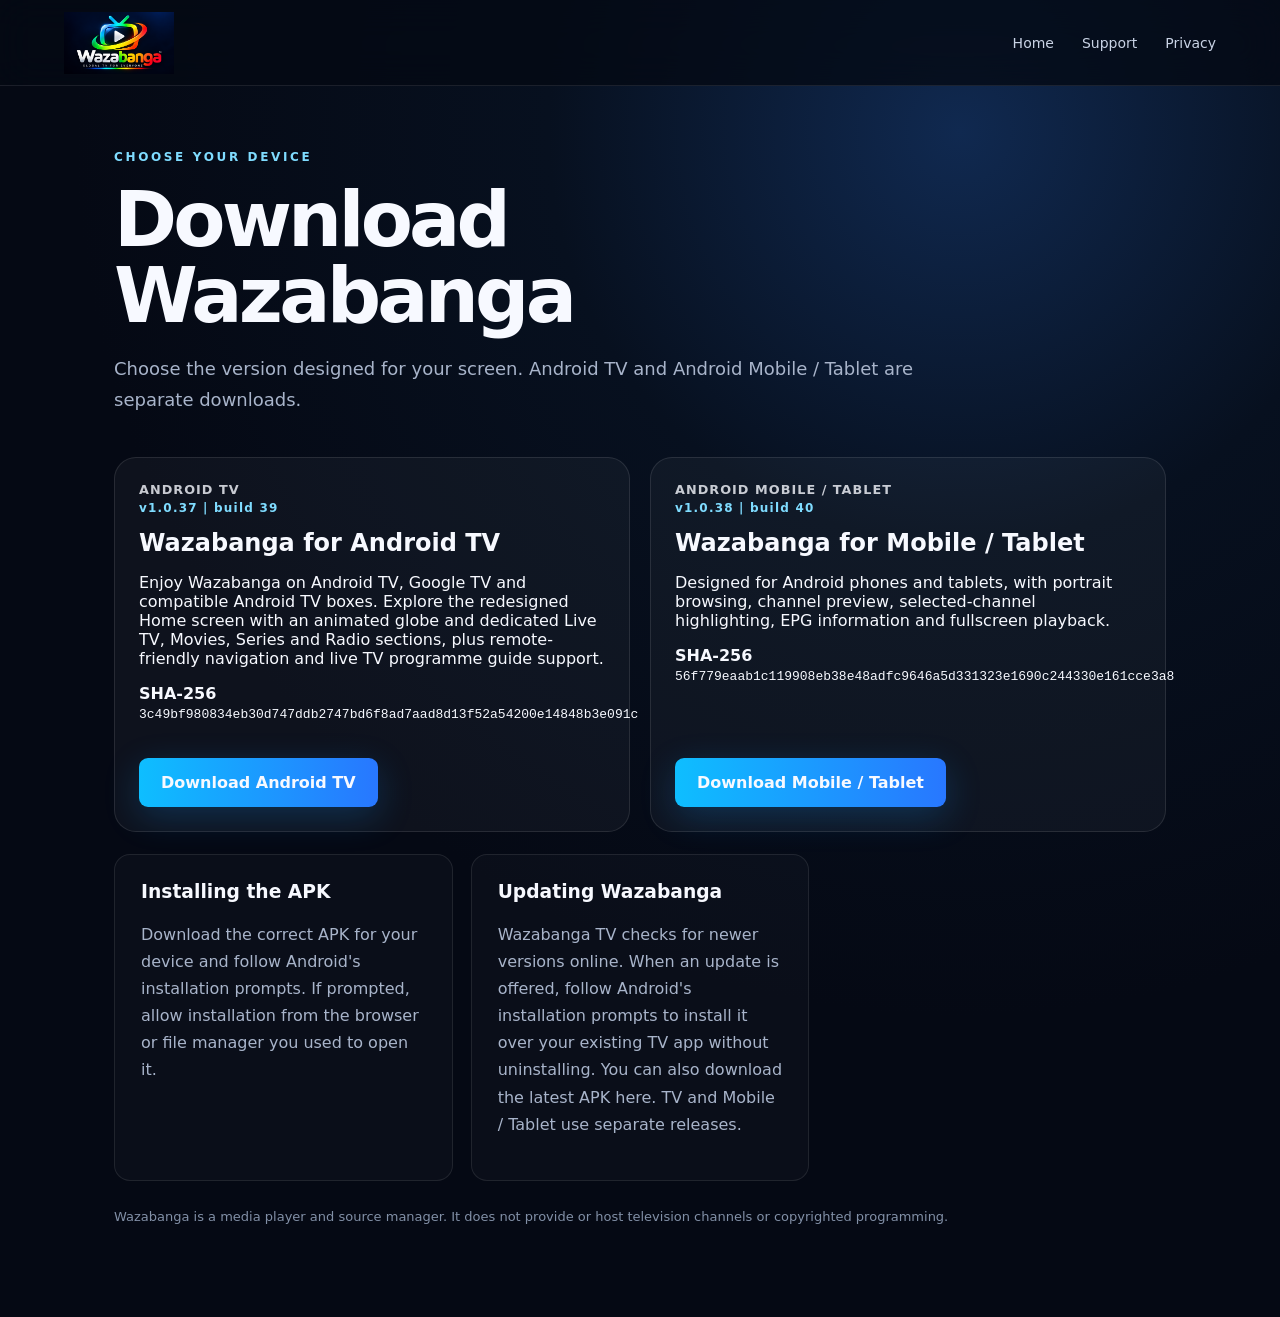
==== commit d095ed0e: "Release Wazabanga Android TV v1.0.37 build 39" ====
--- a/download/index.html
+++ b/download/index.html
@@ -1,4 +1,4 @@
-<!doctype html><html lang="en"><head><link rel="icon" type="image/png" href="/assets/wazabanga-logo.png"><link rel="apple-touch-icon" href="/assets/wazabanga-logo.png"><meta charset="utf-8"><meta name="viewport" content="width=device-width,initial-scale=1"><meta name="theme-color" content="#050914"><link rel="stylesheet" href="/styles.css"><title>Download Wazabanga</title><meta name="description" content="Download Wazabanga for Android TV or Android Mobile and Tablet."></head><body><header class="site-header"><a class="brand" href="/"><img src="/assets/wazabanga-logo.png" class="brand-logo" alt="Wazabanga"></a><nav class="nav"><a href="/">Home</a><a href="/support/">Support</a><a href="/privacy/">Privacy</a></nav></header><main class="page-shell"><section class="page-hero"><div class="eyebrow">CHOOSE YOUR DEVICE</div><h1>Download Wazabanga</h1><p>Choose the version designed for your screen. Android TV and Android Mobile / Tablet are separate downloads.</p></section><section class="download-choice-grid"><article class="download-choice"><div><div class="device-label">ANDROID TV</div><span class="version-pill">v1.0.35 | build 37</span><h2>Wazabanga for Android TV</h2><p>Enjoy Wazabanga on Android TV, Google TV and compatible Android TV boxes. Explore the redesigned Home screen with an animated globe and dedicated Live TV, Movies, Series and Radio sections, plus remote-friendly navigation and live TV programme guide support.</p><p><strong>SHA-256</strong><br><code>cda95e48da7e98473bf60fc2287e149d49fe0d8c2d18bbd37267e9c76ce3e7ab</code></p></div><a class="btn primary large" href="/downloads/Wazabanga-TV-v1.0.35.apk">Download Android TV</a></article><article class="download-choice"><div><div class="device-label">ANDROID MOBILE / TABLET</div><span class="version-pill">v1.0.38 | build 40</span><h2>Wazabanga for Mobile / Tablet</h2><p>Designed for Android phones and tablets, with portrait browsing, channel preview, selected-channel highlighting, EPG information and fullscreen playback.</p><p><strong>SHA-256</strong><br><code>56f779eaab1c119908eb38e48adfc9646a5d331323e1690c244330e161cce3a8</code></p></div><a class="btn primary large" href="/downloads/Wazabanga-Mobile-v1.0.38.apk">Download Mobile / Tablet</a></article></section><section class="info-grid"><article><h3>Installing the APK</h3><p>Download the correct APK for your device and follow Android's installation prompts. If prompted, allow installation from the browser or file manager you used to open it.</p></article><article><h3>Updating Wazabanga</h3><p>Wazabanga TV checks for newer versions online. When an update is offered, follow Android's installation prompts to install it over your existing TV app without uninstalling. You can also download the latest APK here. TV and Mobile / Tablet use separate releases.</p></article></section><section class="legal-note"><p>Wazabanga is a media player and source manager. It does not provide or host television channels or copyrighted programming.</p></section></main></body></html>
+<!doctype html><html lang="en"><head><link rel="icon" type="image/png" href="/assets/wazabanga-logo.png"><link rel="apple-touch-icon" href="/assets/wazabanga-logo.png"><meta charset="utf-8"><meta name="viewport" content="width=device-width,initial-scale=1"><meta name="theme-color" content="#050914"><link rel="stylesheet" href="/styles.css"><title>Download Wazabanga</title><meta name="description" content="Download Wazabanga for Android TV or Android Mobile and Tablet."></head><body><header class="site-header"><a class="brand" href="/"><img src="/assets/wazabanga-logo.png" class="brand-logo" alt="Wazabanga"></a><nav class="nav"><a href="/">Home</a><a href="/support/">Support</a><a href="/privacy/">Privacy</a></nav></header><main class="page-shell"><section class="page-hero"><div class="eyebrow">CHOOSE YOUR DEVICE</div><h1>Download Wazabanga</h1><p>Choose the version designed for your screen. Android TV and Android Mobile / Tablet are separate downloads.</p></section><section class="download-choice-grid"><article class="download-choice"><div><div class="device-label">ANDROID TV</div><span class="version-pill">v1.0.37 | build 39</span><h2>Wazabanga for Android TV</h2><p>Enjoy Wazabanga on Android TV, Google TV and compatible Android TV boxes. Explore the redesigned Home screen with an animated globe and dedicated Live TV, Movies, Series and Radio sections, plus remote-friendly navigation and live TV programme guide support.</p><p><strong>SHA-256</strong><br><code>3c49bf980834eb30d747ddb2747bd6f8ad7aad8d13f52a54200e14848b3e091c</code></p></div><a class="btn primary large" href="/downloads/Wazabanga-TV-v1.0.37.apk">Download Android TV</a></article><article class="download-choice"><div><div class="device-label">ANDROID MOBILE / TABLET</div><span class="version-pill">v1.0.38 | build 40</span><h2>Wazabanga for Mobile / Tablet</h2><p>Designed for Android phones and tablets, with portrait browsing, channel preview, selected-channel highlighting, EPG information and fullscreen playback.</p><p><strong>SHA-256</strong><br><code>56f779eaab1c119908eb38e48adfc9646a5d331323e1690c244330e161cce3a8</code></p></div><a class="btn primary large" href="/downloads/Wazabanga-Mobile-v1.0.38.apk">Download Mobile / Tablet</a></article></section><section class="info-grid"><article><h3>Installing the APK</h3><p>Download the correct APK for your device and follow Android's installation prompts. If prompted, allow installation from the browser or file manager you used to open it.</p></article><article><h3>Updating Wazabanga</h3><p>Wazabanga TV checks for newer versions online. When an update is offered, follow Android's installation prompts to install it over your existing TV app without uninstalling. You can also download the latest APK here. TV and Mobile / Tablet use separate releases.</p></article></section><section class="legal-note"><p>Wazabanga is a media player and source manager. It does not provide or host television channels or copyrighted programming.</p></section></main></body></html>
 
 
 
